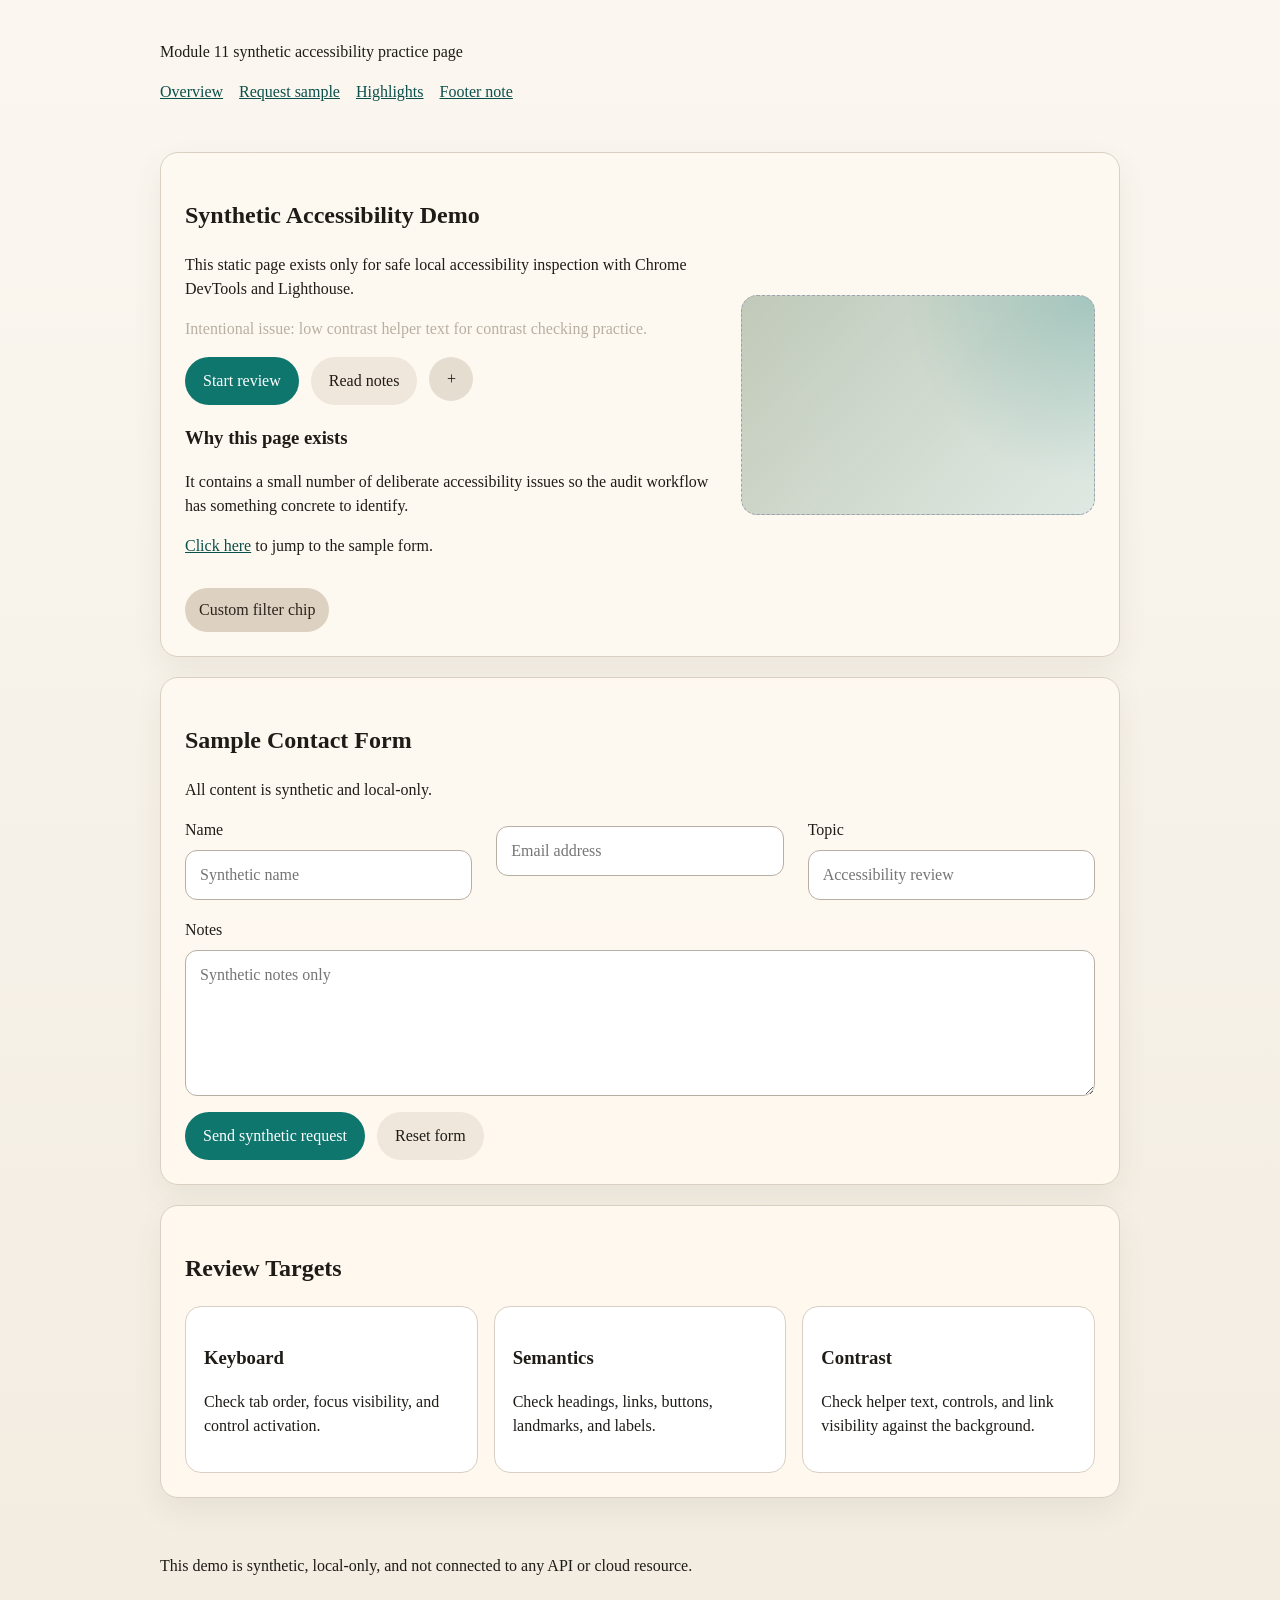
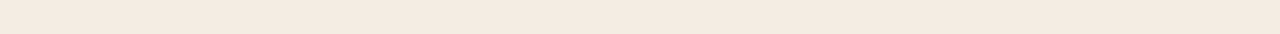
==== experiments/module-11-accessibility-demo/index.html @ cfb330c2 "feat(module11): add safe static accessibility demo evidence" ====
<!DOCTYPE html>
<html lang="en">
<head>
  <meta charset="UTF-8">
  <meta name="viewport" content="width=device-width, initial-scale=1.0">
  <title>Module 11 Accessibility Demo</title>
  <style>
    :root {
      color-scheme: light;
      --bg: #f6f2ea;
      --surface: #fffaf1;
      --text: #1f1c18;
      --muted: #b8afa3;
      --line: #d9cfc2;
      --accent: #0f766e;
      --accent-dark: #0b4f4a;
    }

    * {
      box-sizing: border-box;
    }

    body {
      margin: 0;
      font-family: Georgia, "Times New Roman", serif;
      background: linear-gradient(180deg, #fbf7f0 0%, #f2ece1 100%);
      color: var(--text);
      line-height: 1.5;
    }

    a {
      color: var(--accent-dark);
    }

    a:focus-visible,
    button:focus-visible,
    input:focus-visible,
    textarea:focus-visible {
      outline: 3px solid #111827;
      outline-offset: 3px;
    }

    header,
    main,
    footer {
      width: min(960px, calc(100% - 32px));
      margin: 0 auto;
    }

    header {
      padding: 24px 0 12px;
    }

    nav ul {
      display: flex;
      gap: 16px;
      padding: 0;
      list-style: none;
      flex-wrap: wrap;
    }

    .hero,
    .panel,
    .card-list {
      background: rgba(255, 250, 241, 0.9);
      border: 1px solid var(--line);
      border-radius: 18px;
      padding: 24px;
      margin: 20px 0;
      box-shadow: 0 12px 30px rgba(94, 71, 45, 0.08);
    }

    .hero-grid,
    .form-grid {
      display: grid;
      gap: 24px;
    }

    .hero-image {
      width: 100%;
      min-height: 220px;
      border-radius: 16px;
      background:
        linear-gradient(135deg, rgba(15, 118, 110, 0.18), rgba(255, 255, 255, 0.2)),
        radial-gradient(circle at top right, rgba(15, 118, 110, 0.28), transparent 45%),
        linear-gradient(120deg, #e7dcca, #d7e4dc);
      border: 1px dashed #9ca3af;
    }

    .muted-note {
      color: var(--muted);
    }

    .actions {
      display: flex;
      gap: 12px;
      flex-wrap: wrap;
      margin-top: 16px;
    }

    .primary-button,
    .secondary-button,
    .icon-only-button {
      border: 0;
      border-radius: 999px;
      padding: 12px 18px;
      cursor: pointer;
      font: inherit;
    }

    .primary-button {
      background: var(--accent);
      color: #fff;
    }

    .secondary-button {
      background: #efe7db;
      color: var(--text);
    }

    .icon-only-button {
      background: #e6ddd1;
      color: var(--text);
      width: 44px;
      height: 44px;
      padding: 0;
    }

    .custom-chip {
      display: inline-block;
      margin-top: 14px;
      padding: 10px 14px;
      border-radius: 999px;
      background: #ddd2c2;
      color: #2c241c;
      user-select: none;
    }

    /* Intentional issue: missing visible focus style on custom control. */
    .custom-chip:focus {
      outline: none;
    }

    .form-grid {
      grid-template-columns: repeat(auto-fit, minmax(220px, 1fr));
    }

    label,
    input,
    textarea {
      display: block;
      width: 100%;
    }

    input,
    textarea {
      margin-top: 8px;
      padding: 12px 14px;
      border: 1px solid #b8afa3;
      border-radius: 12px;
      background: #fff;
      font: inherit;
    }

    .cards {
      display: grid;
      grid-template-columns: repeat(auto-fit, minmax(220px, 1fr));
      gap: 16px;
    }

    .card {
      padding: 18px;
      border-radius: 16px;
      border: 1px solid var(--line);
      background: #fff;
    }

    footer {
      padding: 20px 0 40px;
    }

    @media (min-width: 760px) {
      .hero-grid {
        grid-template-columns: 1.2fr 0.8fr;
        align-items: center;
      }
    }
  </style>
</head>
<body>
  <header>
    <p>Module 11 synthetic accessibility practice page</p>
    <nav aria-label="Primary">
      <ul>
        <li><a href="#overview">Overview</a></li>
        <li><a href="#request">Request sample</a></li>
        <li><a href="#highlights">Highlights</a></li>
        <li><a href="#footer-note">Footer note</a></li>
      </ul>
    </nav>
  </header>

  <main>
    <section class="hero" id="overview">
      <div class="hero-grid">
        <div>
          <h1>Synthetic Accessibility Demo</h1>
          <p>
            This static page exists only for safe local accessibility inspection with
            Chrome DevTools and Lighthouse.
          </p>
          <p class="muted-note">
            Intentional issue: low contrast helper text for contrast checking practice.
          </p>
          <div class="actions">
            <button class="primary-button" type="button">Start review</button>
            <button class="secondary-button" type="button">Read notes</button>
            <!-- Intentional issue: button without accessible name. -->
            <button class="icon-only-button" type="button"><span aria-hidden="true">+</span></button>
          </div>
          <!-- Intentional issue: heading order skips H2. -->
          <h3>Why this page exists</h3>
          <p>
            It contains a small number of deliberate accessibility issues so the audit
            workflow has something concrete to identify.
          </p>
          <!-- Intentional issue: unclear link text. -->
          <p><a href="#request">Click here</a> to jump to the sample form.</p>
          <!-- Intentional issue: custom control without visible focus style. -->
          <div class="custom-chip" role="button" tabindex="0">Custom filter chip</div>
        </div>
        <div>
          <!-- Intentional issue: image without useful alt text. -->
          <div class="hero-image" role="img" aria-label="image"></div>
        </div>
      </div>
    </section>

    <section class="panel" id="request">
      <h2>Sample Contact Form</h2>
      <p>All content is synthetic and local-only.</p>
      <form>
        <div class="form-grid">
          <div>
            <label for="name">Name</label>
            <input id="name" name="name" type="text" placeholder="Synthetic name">
          </div>
          <div>
            <!-- Intentional issue: input without label. -->
            <input id="email" name="email" type="email" placeholder="Email address">
          </div>
          <div>
            <label for="topic">Topic</label>
            <input id="topic" name="topic" type="text" placeholder="Accessibility review">
          </div>
        </div>
        <div style="margin-top: 18px;">
          <label for="notes">Notes</label>
          <textarea id="notes" name="notes" rows="5" placeholder="Synthetic notes only"></textarea>
        </div>
        <div class="actions">
          <button class="primary-button" type="submit">Send synthetic request</button>
          <button class="secondary-button" type="reset">Reset form</button>
        </div>
      </form>
    </section>

    <section class="card-list" id="highlights">
      <h2>Review Targets</h2>
      <div class="cards">
        <article class="card">
          <h3>Keyboard</h3>
          <p>Check tab order, focus visibility, and control activation.</p>
        </article>
        <article class="card">
          <h3>Semantics</h3>
          <p>Check headings, links, buttons, landmarks, and labels.</p>
        </article>
        <article class="card">
          <h3>Contrast</h3>
          <p>Check helper text, controls, and link visibility against the background.</p>
        </article>
      </div>
    </section>
  </main>

  <footer id="footer-note">
    <p>This demo is synthetic, local-only, and not connected to any API or cloud resource.</p>
  </footer>
</body>
</html>
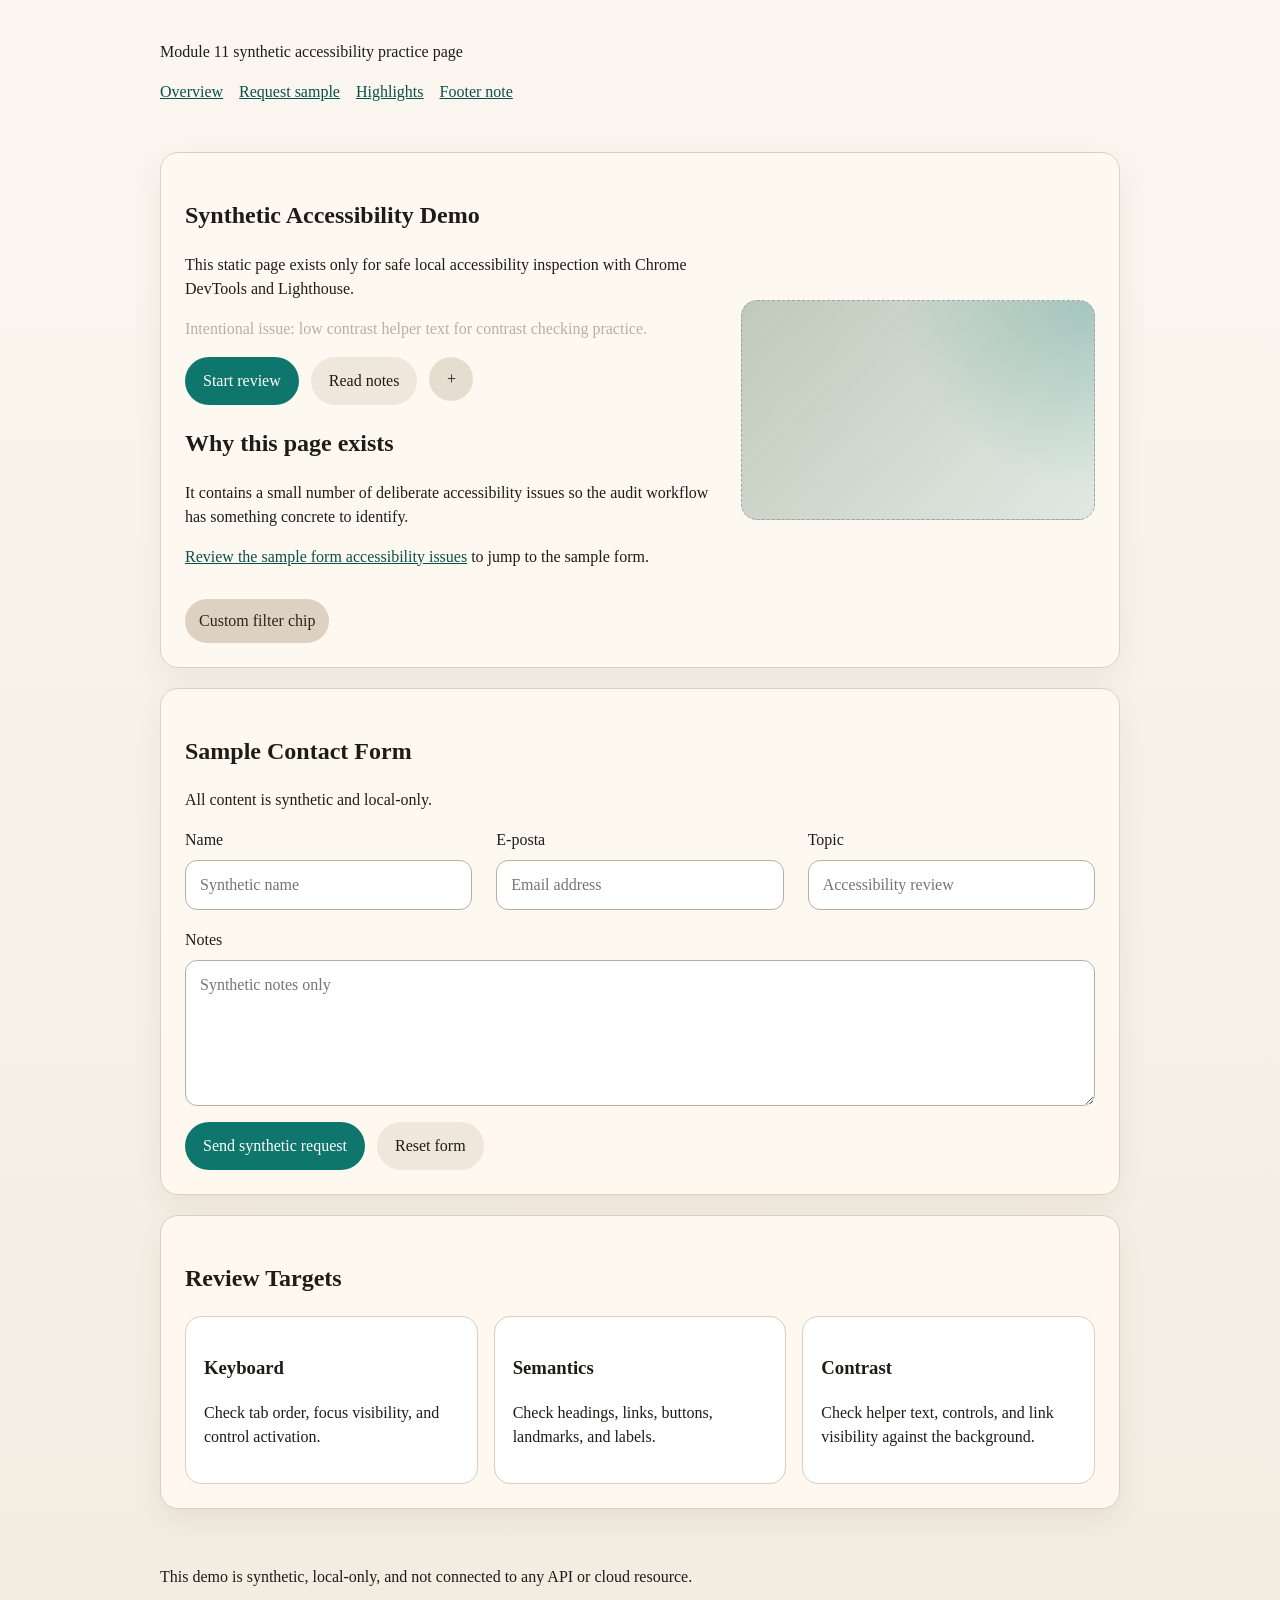
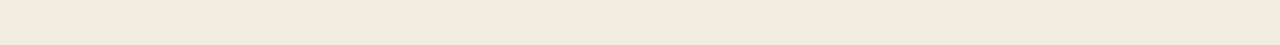
==== commit 713cb0fa: "fix(module11): implement accessibility remediation (#30)" ====
--- a/experiments/module-11-accessibility-demo/index.html
+++ b/experiments/module-11-accessibility-demo/index.html
@@ -136,9 +136,9 @@
       user-select: none;
     }
 
-    /* Intentional issue: missing visible focus style on custom control. */
-    .custom-chip:focus {
-      outline: none;
+    .custom-chip:focus-visible {
+      outline: 3px solid currentColor;
+      outline-offset: 3px;
     }
 
     .form-grid {
@@ -215,23 +215,18 @@
           <div class="actions">
             <button class="primary-button" type="button">Start review</button>
             <button class="secondary-button" type="button">Read notes</button>
-            <!-- Intentional issue: button without accessible name. -->
-            <button class="icon-only-button" type="button"><span aria-hidden="true">+</span></button>
-          </div>
-          <!-- Intentional issue: heading order skips H2. -->
-          <h3>Why this page exists</h3>
+            <button class="icon-only-button" type="button" aria-label="Add item"><span aria-hidden="true">+</span></button>
+          </div>
+          <h2>Why this page exists</h2>
           <p>
             It contains a small number of deliberate accessibility issues so the audit
             workflow has something concrete to identify.
           </p>
-          <!-- Intentional issue: unclear link text. -->
-          <p><a href="#request">Click here</a> to jump to the sample form.</p>
-          <!-- Intentional issue: custom control without visible focus style. -->
+          <p><a href="#request">Review the sample form accessibility issues</a> to jump to the sample form.</p>
           <div class="custom-chip" role="button" tabindex="0">Custom filter chip</div>
         </div>
         <div>
-          <!-- Intentional issue: image without useful alt text. -->
-          <div class="hero-image" role="img" aria-label="image"></div>
+          <div class="hero-image" aria-hidden="true"></div>
         </div>
       </div>
     </section>
@@ -246,7 +241,7 @@
             <input id="name" name="name" type="text" placeholder="Synthetic name">
           </div>
           <div>
-            <!-- Intentional issue: input without label. -->
+            <label for="email">E-posta</label>
             <input id="email" name="email" type="email" placeholder="Email address">
           </div>
           <div>
